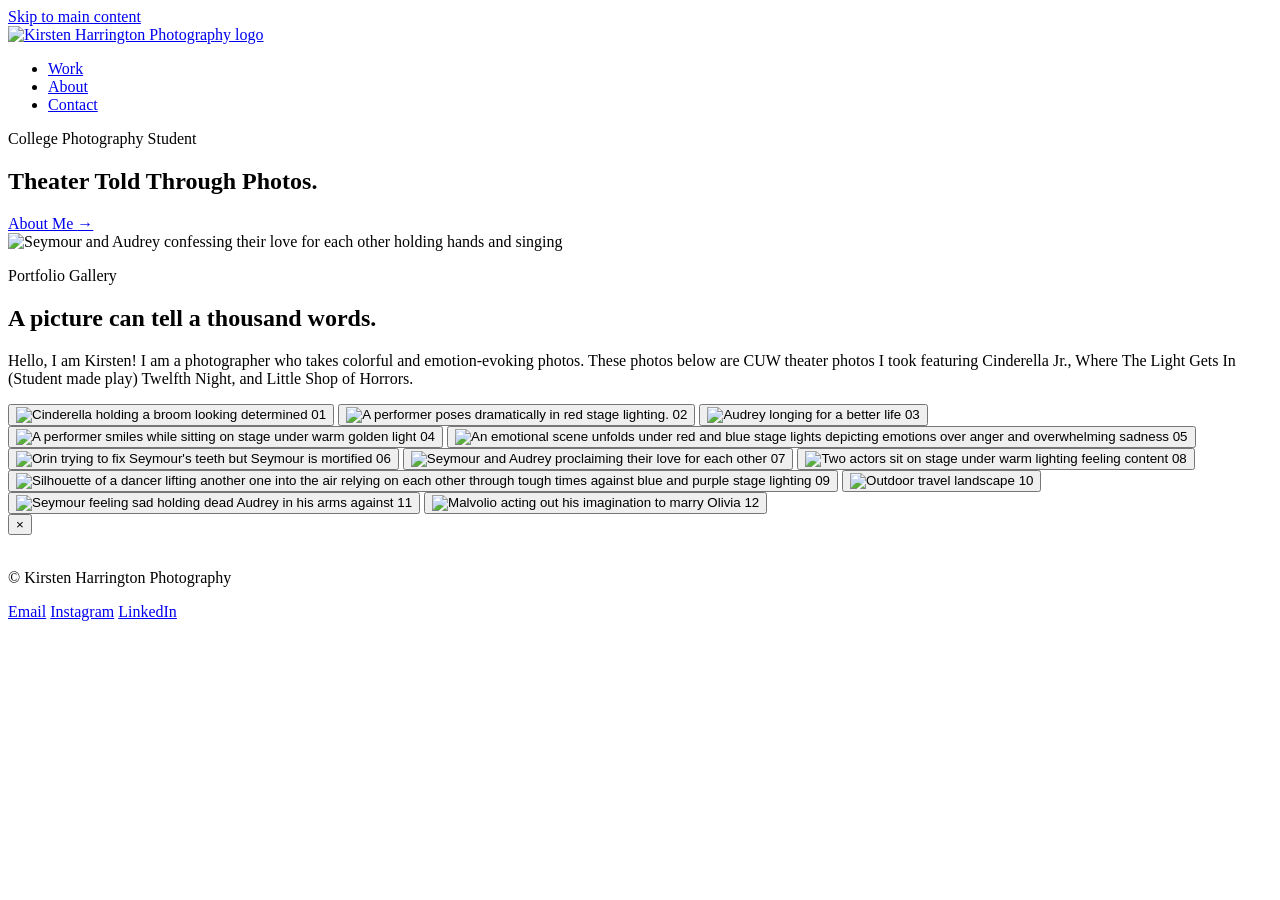
==== index.html @ 5ba66e86 "Add files via upload" ====
<!DOCTYPE html>
<html lang="en">
<head>
  <meta charset="UTF-8" />
  <meta name="viewport" content="width=device-width, initial-scale=1.0" />

  <meta
    name="Kirsten Harrington Photography | Portfolio"
    content="Kirsten Harrington Photography portfolio homepage features theater photos that captivate the actors' emotions through light and color."
  />

  <title> Kirsten Harrington Photography | Projects</title>
  <link rel="icon" type="image/png" href="images/Kirsten%20Harrington%20photography%20logo%20(Logo)%20-%202.PNG">
  <link rel="stylesheet" href="styles.css">
</head>
<body>
  <a class="skip-link" href="#main-content">Skip to main content</a>

  <header class="site-header">
    <nav class="navbar" aria-label="Main navigation">
  <a href="index.html" class="logo" aria-label="Kirsten Harrington Photography homepage">
  <img src="logoimages/Kirsten Harrington photography logo (Logo) copy.png" alt="Kirsten Harrington Photography logo" />
</a>

      <ul class="nav-menu" id="nav-menu">
        <li><a href="index.html" aria-current="page">Work</a></li>
        <li><a href="about.html">About</a></li>
        <li><a href="contact.html">Contact</a></li> 
      </ul>
    </nav>
  </header>

  <main id="main-content">
    <section class="hero split-hero" aria-labelledby="hero-title">
      <div class="hero-content">
        <p class="eyebrow">College Photography Student</p>

        <h1 id="hero-title">Theater Told Through Photos.</h1>

        <p class="hero-text">
         
        </p>
<a href="about.html" class="about-button">
  About Me
  <span aria-hidden="true">→</span>
</a>
  
      </div>

      <div class="hero-image-panel">
        <img
          src="homepageimages/IMG_0851.jpg"
          alt="Seymour and Audrey confessing their love for each other holding hands and singing"
        />
      </div>
    </section>

  

    <section class="section gallery-section" id="gallery" aria-labelledby="gallery-title">
      <div class="section-heading">
        <p class="eyebrow">Portfolio Gallery</p>
        <h2 id="gallery-title">A picture can tell a thousand words.</h2>
        <p>
         Hello, I am Kirsten! I am a photographer who takes colorful and emotion-evoking photos. These photos below are CUW theater photos I took featuring Cinderella Jr., Where The Light Gets In (Student made play) Twelfth Night, and Little Shop of Horrors. 
        </p>
      </div>

      <div class="gallery-grid">
        <button
          class="gallery-item"
          type="button"
          data-full="homepageimages/_DSC8602.jpg"
          data-caption="Cinderella holding a broom looking determined"
        >
          <img
            src="homepageimages/_DSC8602.jpg"
            alt="Cinderella holding a broom looking determined"
          />
          <span>01</span>
        </button>

        <button
          class="gallery-item"
          type="button"
          data-full="homepageimages/IMG_0417.jpg"
          data-caption="A performer poses dramatically in red stage lighting."
        >
          <img
            src="homepageimages/IMG_0417.jpg"
            alt="A performer poses dramatically in red stage lighting."
          />
          <span>02</span>
        </button>

        <button
          class="gallery-item"
          type="button"
          data-full="homepageimages/IMG_0611.jpg"
          data-caption="Audrey imagining a better life"
        >
          <img
            src="homepageimages/IMG_0611.jpg"
            alt="Audrey longing for a better life"
          />
          <span>03</span>
        </button>

        <button
          class="gallery-item"
          type="button"
          data-full="homepageimages/IMG_0681.jpg"
          data-caption="A performer smiles while sitting on stage under warm golden light"
        >
          <img
            src="homepageimages/IMG_0681.jpg"
            alt="A performer smiles while sitting on stage under warm golden light"
          />
          <span>04</span>
        </button>

        <button
          class="gallery-item"
          type="button"
          data-full="homepageimages/IMG_0767.jpg"
          data-caption="An emotional scene unfolds under red and blue stage lights depicting emotions over anger and overwhelming sadness"
        >
          <img
            src="homepageimages/IMG_0767.jpg"
            alt="An emotional scene unfolds under red and blue stage lights depicting emotions over anger and overwhelming sadness"
          />
          <span>05</span>
        </button>

        <button
          class="gallery-item"
          type="button"
          data-full="homepageimages/IMG_0768.jpg"
          data-caption="Orin trying to fix Seymour's teeth, but Seymour is mortified"
        >
          <img
            src="homepageimages/IMG_0768.jpg"
            alt="Orin trying to fix Seymour's teeth but Seymour is mortified"
          />
          <span>06</span>
        </button>

        <button
          class="gallery-item"
          type="button"
          data-full="homepageimages/IMG_0853.jpg"
          data-caption="Seymour and Audrey proclaiming their love for each other"
        >
          <img
            src="homepageimages/IMG_0853.jpg"
            alt="Seymour and Audrey proclaiming their love for each other"
          />
          <span>07</span>
        </button>

        <button
          class="gallery-item"
          type="button"
          data-full="homepageimages/IMG_0923.jpg"
          data-caption="Two actors sit on stage under warm lighting feeling content"
        >
          <img
            src="homepageimages/IMG_0923.jpg"
            alt="Two actors sit on stage under warm lighting feeling content"
          />
          <span>08</span>
        </button>

        <button
          class="gallery-item"
          type="button"
          data-full="homepageimages/IMG_0944.jpg"
          data-caption="Silhouette of a dancer lifting another one into the air relying on each other through tough times against blue and purple stage lighting"
        >
          <img
            src="homepageimages/IMG_0944.jpg"
            alt="Silhouette of a dancer lifting another one into the air relying on each other through tough times against blue and purple stage lighting"
          />
          <span>09</span>
        </button>

        <button
          class="gallery-item"
          type="button"
          data-full="homepageimages/IMG_1587.jpg"
          data-caption="Feste brings a dramatic scene to life "
        >
          <img
            src="homepageimages/IMG_1587.jpg"
            alt="Outdoor travel landscape"
          />
          <span>10</span>
        </button>

        <button
          class="gallery-item"
          type="button"
          data-full="homepageimages/IMG_1005.jpg"
          data-caption="Seymour feeling sad holding dead Audrey in his arms"
        >
          <img
            src="homepageimages/IMG_1005.jpg"
            alt="Seymour feeling sad holding dead Audrey in his arms against"
          />
          <span>11</span>
        </button>

        <button
          class="gallery-item"
          type="button"
          data-full="homepageimages/IMG_1953.jpg"
          data-caption="Malvolio acting out his imagination to marry Olivia"
        >
          <img
            src="homepageimages/IMG_1953.jpg"
            alt="Malvolio acting out his imagination to marry Olivia"
          />
          <span>12</span>
        </button>
      </div>
    </section>

  </main>

  <div
    class="lightbox"
    id="lightbox"
    role="dialog"
    aria-modal="true"
    aria-labelledby="lightbox-caption"
    aria-hidden="true"
  >
    <button class="lightbox-close" type="button" aria-label="Close image preview">
      &times;
    </button>

    <div class="lightbox-content">
      <img src="homepageimages/_DSC8602.jpg" alt="" id="lightbox-image" />
      <p id="lightbox-caption"></p>
    </div>
  </div>

  <footer class="site-footer">
  <p>
    &copy; <span id="current-year"></span> Kirsten Harrington Photography 
  </p>

    <div class="footer-links">
      <a href="mailto:kirstenharringtonphotography@gmail.com">Email</a>
      <a href="https://www.instagram.com/kirstenharringtonphotography/" aria-label="Instagram profile">Instagram</a>
      <a href="https://www.linkedin.com/in/kirsten-harrington-photography/?trk=public-profile-join-page" aria-label="LinkedIn profile">LinkedIn</a>
    </div>
  </footer>

  <script src="script.js"></script>
</body>
</html>
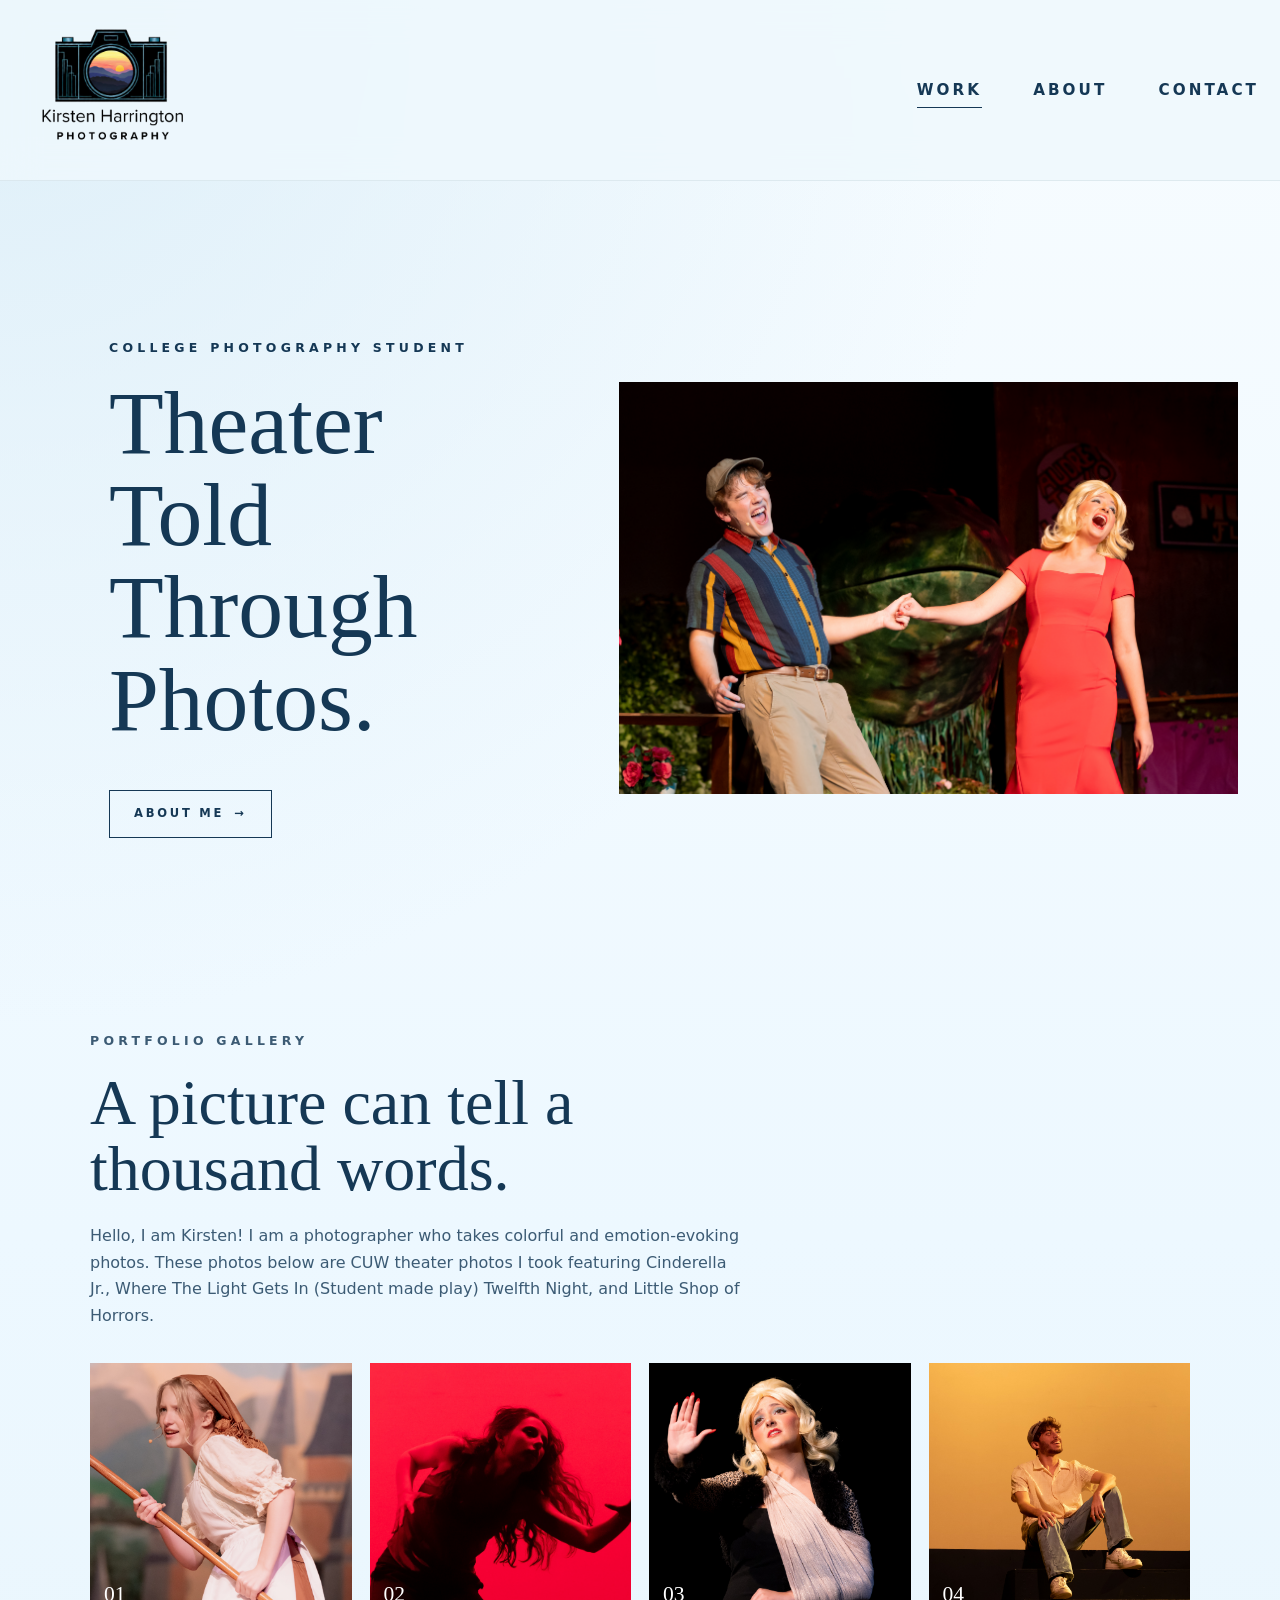
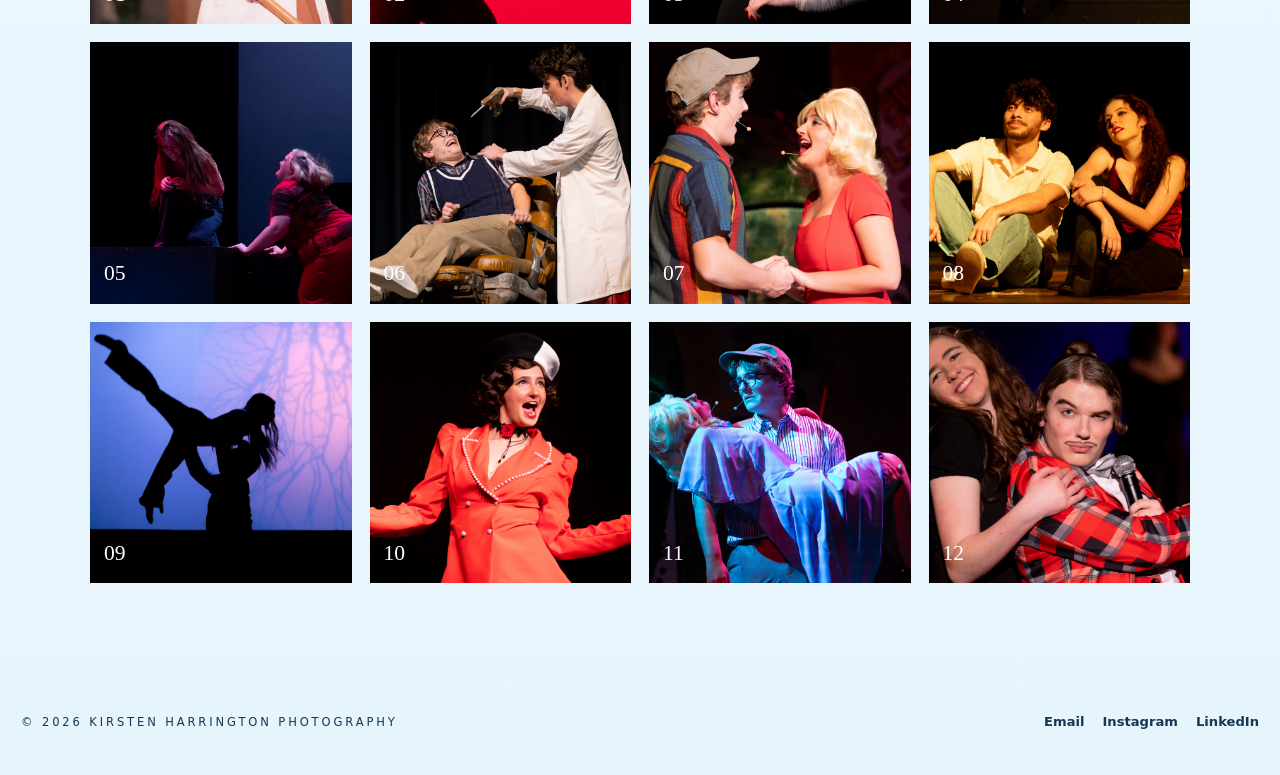
==== commit f58c7ea2: "Update favicon link path in index.html" ====
--- a/index.html
+++ b/index.html
@@ -10,7 +10,7 @@
   />
 
   <title> Kirsten Harrington Photography | Projects</title>
-  <link rel="icon" type="image/png" href="images/Kirsten%20Harrington%20photography%20logo%20(Logo)%20-%202.PNG">
+  <link rel="icon" type="image/png" href="logoimages/Kirsten%20Harrington%20photography%20logo%20(Logo)%20-%202.PNG">
   <link rel="stylesheet" href="styles.css">
 </head>
 <body>
--- a/styles.css
+++ b/styles.css
@@ -0,0 +1,1337 @@
+:root {
+  --ink: #153855;
+  --ink-deep: #0d2b43;
+  --blue: #446f8f;
+  --blue-soft: #dceef8;
+  --blue-pale: #eef8fd;
+  --sand: #f8f1e8;
+  --white: #ffffff;
+  --line: rgba(21, 56, 85, 0.22);
+
+  --shadow: 0 24px 70px rgba(21, 56, 85, 0.13);
+  --shadow-soft: 0 14px 34px rgba(21, 56, 85, 0.11);
+
+  --container: min(1100px, calc(100% - 42px));
+  --wide: min(1280px, calc(100% - 42px));
+
+  --serif: Georgia, "Times New Roman", serif;
+  --sans: Inter, ui-sans-serif, system-ui, -apple-system, BlinkMacSystemFont,
+    "Segoe UI", sans-serif;
+}
+
+*,
+*::before,
+*::after {
+  box-sizing: border-box;
+}
+
+html {
+  scroll-behavior: smooth;
+}
+
+body {
+  margin: 0;
+  color: var(--ink);
+  font-family: var(--sans);
+  line-height: 1.65;
+  background:
+    radial-gradient(circle at top left, rgba(220, 238, 248, 0.95), transparent 38%),
+    linear-gradient(180deg, #f7fcff 0%, #edf8ff 52%, #e6f4fb 100%);
+}
+
+img {
+  display: block;
+  max-width: 100%;
+}
+
+a {
+  color: inherit;
+}
+
+button,
+input,
+textarea {
+  font: inherit;
+}
+
+.skip-link {
+  position: absolute;
+  top: -100px;
+  left: 18px;
+  z-index: 200;
+  padding: 10px 14px;
+  color: var(--white);
+  background: var(--ink-deep);
+  border-radius: 999px;
+  text-decoration: none;
+}
+
+.skip-link:focus {
+  top: 18px;
+}
+
+.site-header {
+  position: sticky;
+  top: 0;
+  z-index: 100;
+  background: rgba(239, 248, 253, 0.84);
+  backdrop-filter: blur(18px);
+  border-bottom: 1px solid rgba(21, 56, 85, 0.08);
+}
+
+.navbar {
+  width: var(--wide);
+  min-height: 86px;
+  margin: 0 auto;
+  display: flex;
+  align-items: center;
+  justify-content: space-between;
+}
+
+.logo {
+  text-decoration: none;
+  text-transform: uppercase;
+  letter-spacing: 0.34em;
+  line-height: 1.1;
+}
+
+.logo span {
+  display: block;
+  font-family: var(--serif);
+  font-size: clamp(1rem, 2vw, 1.45rem);
+  font-weight: 400;
+}
+
+.logo small {
+  display: block;
+  margin-top: 8px;
+  font-size: 0.72rem;
+  letter-spacing: 0.36em;
+}
+
+.nav-menu {
+  display: flex;
+  gap: clamp(24px, 4vw, 52px);
+  align-items: center;
+  margin: 0;
+  padding: 0;
+  list-style: none;
+}
+
+.nav-menu a {
+  position: relative;
+  text-decoration: none;
+  text-transform: uppercase;
+  letter-spacing: 0.28em;
+  font-size: 0.75rem;
+  font-weight: 700;
+}
+
+.nav-menu a::after {
+  content: "";
+  position: absolute;
+  left: 0;
+  bottom: -9px;
+  width: 0;
+  height: 1px;
+  background: var(--ink);
+  transition: width 0.25s ease;
+}
+
+.nav-menu a:hover::after,
+.nav-menu a:focus-visible::after,
+.nav-menu a[aria-current="page"]::after {
+  width: 100%;
+}
+
+.nav-toggle {
+  display: none;
+  width: 46px;
+  height: 46px;
+  border: 1px solid var(--line);
+  border-radius: 999px;
+  background: transparent;
+  cursor: pointer;
+}
+
+.nav-toggle span {
+  display: block;
+  width: 19px;
+  height: 2px;
+  margin: 4px auto;
+  background: var(--ink);
+  transition: transform 0.25s ease, opacity 0.25s ease;
+}
+
+.section {
+  width: var(--container);
+  margin: 0 auto;
+  padding: 86px 0;
+}
+
+.split-hero {
+  width: var(--wide);
+  min-height: calc(100vh - 86px);
+  display: grid;
+  grid-template-columns: 1fr 1fr;
+  align-items: center;
+  gap: 0;
+  padding: 0;
+}
+
+.hero-content {
+  padding: 72px 56px 72px 10px;
+  justify-self: end;
+  max-width: 520px;
+}
+
+
+.hero-image-panel {
+  height: calc(100vh - 86px);
+  min-height: 520px;
+  overflow: hidden;
+}
+
+.hero-image-panel img {
+  width: 100%;
+  height: 100%;
+  object-fit: cover;
+}
+
+.eyebrow {
+  margin: 0 0 18px;
+  color: var(--ink);
+  text-transform: uppercase;
+  letter-spacing: 0.34em;
+  font-size: 0.78rem;
+  font-weight: 700;
+}
+
+h1,
+h2,
+h3,
+p {
+  margin-top: 0;
+}
+
+h1,
+h2,
+h3 {
+  font-family: var(--serif);
+  font-weight: 400;
+  line-height: 1.03;
+}
+
+h1 {
+  max-width: 520px;
+  margin-bottom: 24px;
+  font-size: clamp(3.1rem, 7vw, 5.65rem);
+}
+
+h2 {
+  margin-bottom: 22px;
+  font-size: clamp(2.3rem, 5vw, 4.25rem);
+}
+
+h3 {
+  margin-bottom: 12px;
+  font-size: 1.55rem;
+}
+
+.hero-text,
+.section-heading p,
+.project-card p,
+.about-preview-content p,
+.story-copy p,
+.value-card p {
+  color: rgba(21, 56, 85, 0.82);
+}
+
+.hero-text {
+  max-width: 440px;
+  margin-bottom: 34px;
+  font-size: 1.02rem;
+}
+
+.button {
+  display: inline-flex;
+  align-items: center;
+  justify-content: center;
+  gap: 12px;
+  min-height: 52px;
+  padding: 0 28px;
+  text-decoration: none;
+  text-transform: uppercase;
+  letter-spacing: 0.24em;
+  font-size: 0.72rem;
+  font-weight: 800;
+  cursor: pointer;
+  transition:
+    transform 0.2s ease,
+    background 0.2s ease,
+    color 0.2s ease,
+    box-shadow 0.2s ease;
+}
+
+.button:hover {
+  transform: translateY(-2px);
+}
+
+.outline-button {
+  border: 1px solid var(--ink);
+  color: var(--ink);
+  background: transparent;
+}
+
+.outline-button:hover {
+  color: var(--white);
+  background: var(--ink);
+}
+
+.filled-button {
+  color: var(--white);
+  background: var(--blue);
+  border: 1px solid var(--blue);
+  box-shadow: 0 14px 30px rgba(21, 56, 85, 0.16);
+}
+
+.filled-button:hover {
+  background: var(--ink);
+  border-color: var(--ink);
+}
+
+.center-heading {
+  text-align: center;
+  margin-bottom: 34px;
+}
+
+.center-heading .eyebrow {
+  display: inline-block;
+  margin-inline: 24px;
+}
+
+.heading-line {
+  display: inline-block;
+  width: 48px;
+  height: 1px;
+  vertical-align: middle;
+  background: rgba(21, 56, 85, 0.42);
+}
+
+.center-heading h2 {
+  margin-top: 0;
+}
+
+.project-grid {
+  display: grid;
+  grid-template-columns: repeat(3, 1fr);
+  gap: 42px;
+}
+
+.project-card img {
+  width: 100%;
+  aspect-ratio: 1.22 / 1;
+  object-fit: cover;
+  margin-bottom: 20px;
+  box-shadow: var(--shadow-soft);
+}
+
+.project-card p {
+  max-width: 290px;
+}
+
+.project-card a,
+.text-link {
+  display: inline-flex;
+  align-items: center;
+  gap: 10px;
+  margin-top: 4px;
+  color: var(--ink);
+  text-decoration: none;
+  text-transform: uppercase;
+  letter-spacing: 0.25em;
+  font-size: 0.72rem;
+  font-weight: 800;
+}
+
+.project-card a:hover,
+.text-link:hover {
+  color: var(--blue);
+}
+
+.section-heading {
+  max-width: 660px;
+  margin-bottom: 34px;
+}
+
+.gallery-section {
+  padding-top: 36px;
+}
+
+.gallery-grid {
+  display: grid;
+  grid-template-columns: repeat(4, 1fr);
+  gap: 18px;
+}
+
+.gallery-item {
+  position: relative;
+  overflow: hidden;
+  display: block;
+  padding: 0;
+  border: 0;
+  background: transparent;
+  cursor: pointer;
+  aspect-ratio: 1 / 1;
+}
+
+.gallery-item img {
+  width: 100%;
+  height: 100%;
+  object-fit: cover;
+  transition:
+    transform 0.35s ease,
+    filter 0.35s ease;
+}
+
+.gallery-item span {
+  position: absolute;
+  left: 14px;
+  bottom: 12px;
+  z-index: 2;
+  color: var(--white);
+  font-family: var(--serif);
+  font-size: 1.35rem;
+  text-shadow: 0 2px 12px rgba(0, 0, 0, 0.45);
+}
+
+.gallery-item::after {
+  content: "View";
+  position: absolute;
+  inset: 0;
+  display: grid;
+  place-items: center;
+  color: var(--white);
+  background: rgba(13, 43, 67, 0.36);
+  opacity: 0;
+  text-transform: uppercase;
+  letter-spacing: 0.26em;
+  font-size: 0.78rem;
+  font-weight: 800;
+  transition: opacity 0.25s ease;
+}
+
+.gallery-item:hover img,
+.gallery-item:focus-visible img {
+  transform: scale(1.06);
+  filter: saturate(1.05);
+}
+
+.gallery-item:hover::after,
+.gallery-item:focus-visible::after {
+  opacity: 1;
+}
+
+.about-preview {
+  display: grid;
+  grid-template-columns: 1.05fr 1fr;
+  gap: 76px;
+  align-items: center;
+}
+
+.about-preview-image img {
+  width: 100%;
+  height: 360px;
+  object-fit: cover;
+  box-shadow: var(--shadow-soft);
+}
+
+.about-preview-content {
+  max-width: 500px;
+}
+
+.signature {
+  margin: 20px 0 18px;
+  color: var(--ink) !important;
+  font-family: "Brush Script MT", "Segoe Script", cursive;
+  font-size: 2rem;
+  line-height: 1;
+}
+
+.contact-band {
+  padding: 54px 20px 64px;
+  text-align: center;
+  background: rgba(220, 238, 248, 0.74);
+  border-top: 1px solid rgba(21, 56, 85, 0.08);
+  border-bottom: 1px solid rgba(21, 56, 85, 0.08);
+}
+
+.contact-band h2 {
+  margin-bottom: 24px;
+  font-size: clamp(2rem, 4vw, 3rem);
+}
+
+.site-footer {
+  width: var(--wide);
+  margin: 0 auto;
+  padding: 42px 0;
+  display: flex;
+  align-items: center;
+  justify-content: space-between;
+  gap: 24px;
+}
+
+.site-footer p {
+  margin: 0;
+  text-transform: uppercase;
+  letter-spacing: 0.25em;
+  font-size: 0.72rem;
+}
+
+.footer-links {
+  display: flex;
+  flex-wrap: wrap;
+  gap: 18px;
+}
+
+.footer-links a {
+  text-decoration: none;
+  font-size: 0.82rem;
+  font-weight: 700;
+}
+
+.footer-links a:hover {
+  color: var(--blue);
+}
+
+.lightbox {
+  position: fixed;
+  inset: 0;
+  z-index: 300;
+  display: none;
+  place-items: center;
+  padding: 28px;
+  background: rgba(9, 30, 48, 0.82);
+}
+
+.lightbox.is-open {
+  display: grid;
+}
+
+.lightbox-content {
+  max-width: min(980px, 100%);
+  text-align: center;
+}
+
+.lightbox-content img {
+  max-height: 78vh;
+  width: auto;
+  margin: 0 auto;
+  object-fit: contain;
+  box-shadow: 0 24px 70px rgba(0, 0, 0, 0.35);
+}
+
+.lightbox-content p {
+  margin: 16px 0 0;
+  color: var(--white);
+}
+
+.lightbox-close {
+  position: absolute;
+  top: 24px;
+  right: 28px;
+  width: 48px;
+  height: 48px;
+  border: 1px solid rgba(255, 255, 255, 0.62);
+  border-radius: 999px;
+  color: var(--white);
+  background: transparent;
+  font-size: 2rem;
+  line-height: 1;
+  cursor: pointer;
+}
+
+.about-hero {
+  display: grid;
+  grid-template-columns: 0.9fr 1fr;
+  gap: 70px;
+  align-items: center;
+}
+
+.about-hero-content p {
+  max-width: 570px;
+  color: rgba(21, 56, 85, 0.82);
+}
+
+.about-hero-image img {
+  width: 100%;
+  height: 620px;
+  object-fit: cover;
+  box-shadow: var(--shadow);
+}
+
+.story-section {
+  display: grid;
+  grid-template-columns: 0.8fr 1fr;
+  gap: 64px;
+  border-top: 1px solid rgba(21, 56, 85, 0.12);
+  border-bottom: 1px solid rgba(21, 56, 85, 0.12);
+}
+
+.story-copy {
+  max-width: 680px;
+}
+
+.values-grid {
+  display: grid;
+  grid-template-columns: repeat(3, 1fr);
+  gap: 26px;
+}
+
+.value-card {
+  min-height: 260px;
+  padding: 28px;
+  background: rgba(255, 255, 255, 0.46);
+  border: 1px solid rgba(21, 56, 85, 0.11);
+  box-shadow: var(--shadow-soft);
+}
+
+.value-card span {
+  display: block;
+  margin-bottom: 44px;
+  color: var(--blue);
+  font-family: var(--serif);
+  font-size: 2rem;
+}
+
+:focus-visible {
+  outline: 3px solid rgba(68, 111, 143, 0.55);
+  outline-offset: 4px;
+}
+
+@media (max-width: 950px) {
+  .nav-toggle {
+    display: block;
+  }
+
+  .nav-menu {
+    position: absolute;
+    top: 86px;
+    left: 21px;
+    right: 21px;
+    display: grid;
+    gap: 0;
+    padding: 12px;
+    background: rgba(239, 248, 253, 0.98);
+    border: 1px solid rgba(21, 56, 85, 0.14);
+    box-shadow: var(--shadow-soft);
+    opacity: 0;
+    pointer-events: none;
+    transform: translateY(-14px);
+    transition: opacity 0.2s ease, transform 0.2s ease;
+  }
+
+  .nav-menu.is-open {
+    opacity: 1;
+    pointer-events: auto;
+    transform: translateY(0);
+  }
+
+  .nav-menu a {
+    display: block;
+    padding: 14px;
+  }
+
+  .nav-toggle.is-open span:nth-child(1) {
+    transform: translateY(6px) rotate(45deg);
+  }
+
+  .nav-toggle.is-open span:nth-child(2) {
+    opacity: 0;
+  }
+
+  .nav-toggle.is-open span:nth-child(3) {
+    transform: translateY(-6px) rotate(-45deg);
+  }
+
+  .split-hero,
+  .about-preview,
+  .about-hero,
+  .story-section {
+    grid-template-columns: 1fr;
+  }
+
+  .split-hero {
+    width: 100%;
+    min-height: auto;
+  }
+
+  .hero-content {
+    width: var(--container);
+    margin: 0 auto;
+    padding: 70px 0;
+  }
+
+  .hero-image-panel {
+    height: 460px;
+    min-height: auto;
+  }
+
+  .project-grid,
+  .values-grid {
+    grid-template-columns: 1fr;
+  }
+
+  .project-card p {
+    max-width: none;
+  }
+
+  .gallery-grid {
+    grid-template-columns: repeat(3, 1fr);
+  }
+
+  .about-preview {
+    gap: 36px;
+  }
+
+  .about-preview-content {
+    max-width: none;
+  }
+
+  .about-hero-image img {
+    height: 460px;
+  }
+}
+
+@media (max-width: 640px) {
+  :root {
+    --container: min(100% - 30px, 1100px);
+    --wide: min(100% - 30px, 1280px);
+  }
+
+  .navbar {
+    min-height: 76px;
+  }
+
+  .logo {
+    letter-spacing: 0.2em;
+  }
+
+  .logo small {
+    letter-spacing: 0.24em;
+  }
+
+  .nav-menu {
+    top: 76px;
+  }
+
+  .section {
+    padding: 64px 0;
+  }
+
+  h1 {
+    font-size: clamp(3rem, 16vw, 4.4rem);
+  }
+
+  .hero-image-panel {
+    height: 340px;
+  }
+
+  .center-heading .eyebrow {
+    margin-inline: 10px;
+  }
+
+  .heading-line {
+    width: 28px;
+  }
+
+  .gallery-grid {
+    grid-template-columns: repeat(2, 1fr);
+    gap: 12px;
+  }
+
+  .about-preview-image img,
+  .about-hero-image img {
+    height: 320px;
+  }
+
+  .site-footer {
+    flex-direction: column;
+    align-items: flex-start;
+  }
+
+  .lightbox {
+    padding: 18px;
+  }
+
+  .lightbox-close {
+    top: 16px;
+    right: 16px;
+  }
+}
+
+@media (prefers-reduced-motion: reduce) {
+  *,
+  *::before,
+  *::after {
+    scroll-behavior: auto !important;
+    transition: none !important;
+  }
+}
+.about-button {
+  display: inline-flex;
+  align-items: center;
+  justify-content: center;
+  gap: 10px;
+  margin-top: 10px;
+  min-height: 48px;
+  padding: 0 24px;
+  border: 1px solid #153855;
+  color: #153855;
+  background: transparent;
+  text-decoration: none;
+  text-transform: uppercase;
+  letter-spacing: 0.24em;
+  font-size: 0.72rem;
+  font-weight: 800;
+  transition:
+    background 0.2s ease,
+    color 0.2s ease,
+    transform 0.2s ease;
+}
+
+.about-button:hover {
+  background: #153855;
+  color: #ffffff;
+  transform: translateY(-2px);
+}
+
+.about-button:focus-visible {
+  outline: 3px solid rgba(68, 111, 143, 0.55);
+  outline-offset: 4px;
+}
+.contact-page {
+  display: grid;
+  grid-template-columns: 0.9fr 1.1fr;
+  gap: 72px;
+  align-items: start;
+  padding-top: 86px;
+}
+
+.contact-page-copy {
+  max-width: 520px;
+}
+
+.contact-page-copy h1 {
+  margin-bottom: 24px;
+  font-size: clamp(3rem, 6vw, 5.35rem);
+}
+
+.contact-page-copy > p {
+  color: rgba(21, 56, 85, 0.82);
+  font-size: 1.04rem;
+}
+
+.contact-details {
+  display: grid;
+  gap: 22px;
+  margin-top: 38px;
+  padding-top: 32px;
+  border-top: 1px solid rgba(21, 56, 85, 0.16);
+}
+
+.contact-details div {
+  display: grid;
+  gap: 4px;
+}
+
+.contact-details span {
+  color: var(--ink);
+  text-transform: uppercase;
+  letter-spacing: 0.28em;
+  font-size: 0.72rem;
+  font-weight: 800;
+}
+
+.contact-details a,
+.contact-details p {
+  margin: 0;
+  color: rgba(21, 56, 85, 0.82);
+}
+
+.contact-details a {
+  text-decoration: none;
+  border-bottom: 1px solid transparent;
+  width: fit-content;
+}
+
+.contact-details a:hover {
+  color: var(--blue);
+  border-bottom-color: var(--blue);
+}
+
+.contact-page-form {
+  padding: clamp(26px, 4vw, 46px);
+  background: rgba(255, 255, 255, 0.5);
+  border: 1px solid rgba(21, 56, 85, 0.12);
+  box-shadow: var(--shadow-soft);
+}
+
+.form-row {
+  display: grid;
+  gap: 8px;
+  margin-bottom: 20px;
+}
+
+.form-row label {
+  color: var(--ink);
+  text-transform: uppercase;
+  letter-spacing: 0.22em;
+  font-size: 0.72rem;
+  font-weight: 800;
+}
+
+.form-row input,
+.form-row textarea,
+.form-row select {
+  width: 100%;
+  border: 1px solid rgba(21, 56, 85, 0.22);
+  background: rgba(255, 255, 255, 0.78);
+  color: var(--ink);
+  padding: 14px 15px;
+  border-radius: 0;
+  outline: none;
+}
+
+.form-row textarea {
+  resize: vertical;
+}
+
+.form-row input:focus,
+.form-row textarea:focus,
+.form-row select:focus {
+  border-color: var(--blue);
+  box-shadow: 0 0 0 3px rgba(68, 111, 143, 0.16);
+}
+
+.form-status {
+  min-height: 24px;
+  margin: 16px 0 0;
+  color: var(--ink);
+  font-weight: 700;
+}
+
+.contact-image-band {
+  width: var(--wide);
+  margin: 0 auto 72px;
+}
+
+.contact-image-band img {
+  width: 100%;
+  height: 380px;
+  object-fit: cover;
+  box-shadow: var(--shadow-soft);
+}
+
+@media (max-width: 950px) {
+  .contact-page {
+    grid-template-columns: 1fr;
+    gap: 42px;
+    padding-top: 64px;
+  }
+
+  .contact-page-copy {
+    max-width: 680px;
+  }
+
+  .contact-image-band img {
+    height: 320px;
+  }
+}
+
+@media (max-width: 640px) {
+  .contact-page {
+    padding-top: 54px;
+  }
+
+  .contact-page-form {
+    padding: 24px;
+  }
+
+  .contact-image-band {
+    margin-bottom: 54px;
+  }
+
+  .contact-image-band img {
+    height: 240px;
+  }
+}
+.contact-simple {
+  display: grid;
+  grid-template-columns: 1fr 1fr;
+  gap: 64px;
+  align-items: center;
+  min-height: calc(100vh - 86px);
+}
+
+.contact-simple-image img {
+  width: 100%;
+  height: 620px;
+  object-fit: cover;
+  box-shadow: var(--shadow-soft);
+}
+
+.contact-simple-content {
+  max-width: 520px;
+}
+
+.contact-simple-content h1 {
+  margin-bottom: 24px;
+  font-size: clamp(3rem, 6vw, 5rem);
+}
+
+.contact-simple-content p:not(.eyebrow) {
+  color: rgba(21, 56, 85, 0.82);
+  font-size: 1.04rem;
+  margin-bottom: 28px;
+}
+
+.contact-email-link {
+  display: inline-block;
+  color: var(--ink);
+  text-decoration: none;
+  text-transform: uppercase;
+  letter-spacing: 0.18em;
+  font-size: 0.82rem;
+  font-weight: 800;
+  padding-bottom: 6px;
+  border-bottom: 1px solid rgba(21, 56, 85, 0.3);
+  transition: color 0.2s ease, border-color 0.2s ease;
+}
+
+.contact-email-link:hover {
+  color: var(--blue);
+  border-bottom-color: var(--blue);
+}
+
+.contact-email-link:focus-visible {
+  outline: 3px solid rgba(68, 111, 143, 0.55);
+  outline-offset: 4px;
+}
+
+@media (max-width: 950px) {
+  .navbar {
+    flex-direction: column;
+    align-items: flex-start;
+    justify-content: center;
+    padding: 20px 0;
+    gap: 14px;
+  }
+
+  .nav-menu {
+    display: flex;
+    flex-wrap: wrap;
+    gap: 18px;
+  }
+
+  .contact-simple {
+    grid-template-columns: 1fr;
+    gap: 36px;
+    min-height: auto;
+  }
+
+  .contact-simple-image img {
+    height: 420px;
+  }
+
+  .contact-simple-content {
+    max-width: none;
+  }
+}
+
+@media (max-width: 640px) {
+  .contact-simple-image img {
+    height: 300px;
+  }
+
+  .contact-simple-content h1 {
+    font-size: clamp(2.7rem, 12vw, 4rem);
+  }
+}
+
+.contact-hero-page {
+  display: grid;
+  grid-template-columns: 1fr 1fr;
+  gap: 64px;
+  align-items: center;
+  min-height: calc(100vh - 86px);
+}
+
+.contact-hero-image img {
+  width: 100%;
+  height: 620px;
+  object-fit: cover;
+  box-shadow: var(--shadow-soft);
+}
+
+.contact-hero-content {
+  max-width: 540px;
+}
+
+.contact-hero-content h1 {
+  margin-bottom: 24px;
+  font-size: clamp(3rem, 6vw, 5.1rem);
+  line-height: 0.98;
+}
+
+.contact-hero-content p:not(.eyebrow) {
+  margin-bottom: 32px;
+  color: rgba(21, 56, 85, 0.82);
+  font-size: 1.04rem;
+}
+
+.contact-email-large {
+  display: inline-block;
+  color: var(--ink);
+  text-decoration: none;
+  text-transform: uppercase;
+  letter-spacing: 0.18em;
+  font-size: 0.82rem;
+  font-weight: 800;
+  padding-bottom: 8px;
+  border-bottom: 1px solid rgba(21, 56, 85, 0.35);
+  transition:
+    color 0.2s ease,
+    border-color 0.2s ease,
+    transform 0.2s ease;
+}
+
+.contact-email-large:hover {
+  color: var(--blue);
+  border-bottom-color: var(--blue);
+  transform: translateY(-2px);
+}
+
+.contact-email-large:focus-visible {
+  outline: 3px solid rgba(68, 111, 143, 0.55);
+  outline-offset: 4px;
+}
+
+/* Responsive navigation and contact page */
+
+@media (max-width: 950px) {
+  .navbar {
+    flex-direction: column;
+    align-items: flex-start;
+    justify-content: center;
+    gap: 16px;
+    padding: 20px 0;
+  }
+
+  .nav-menu {
+    display: flex;
+    flex-wrap: wrap;
+    gap: 18px;
+    align-items: center;
+    margin: 0;
+    padding: 0;
+    position: static;
+    opacity: 1;
+    pointer-events: auto;
+    transform: none;
+    background: transparent;
+    box-shadow: none;
+  }
+
+  .contact-hero-page {
+    grid-template-columns: 1fr;
+    gap: 38px;
+    min-height: auto;
+    padding-top: 58px;
+  }
+
+  .contact-hero-image {
+    order: 1;
+  }
+
+  .contact-hero-content {
+    order: 2;
+    max-width: 680px;
+  }
+
+  .contact-hero-image img {
+    height: 430px;
+  }
+}
+
+@media (max-width: 640px) {
+  .navbar {
+    align-items: center;
+    text-align: center;
+  }
+
+  .logo {
+    text-align: center;
+  }
+
+  .nav-menu {
+    justify-content: center;
+    width: 100%;
+    gap: 16px;
+  }
+
+  .nav-menu a {
+    font-size: 0.68rem;
+    letter-spacing: 0.22em;
+  }
+
+  .contact-hero-page {
+    padding-top: 44px;
+  }
+
+  .contact-hero-image img {
+    height: 300px;
+  }
+
+  .contact-hero-content h1 {
+    font-size: clamp(2.7rem, 12vw, 4rem);
+  }
+
+  .contact-email-large {
+    font-size: 0.74rem;
+    letter-spacing: 0.14em;
+    word-break: break-word;
+  }
+}
+
+@media (max-width: 950px) {
+  .navbar {
+    width: var(--wide);
+    min-height: auto;
+    flex-direction: column;
+    align-items: center;
+    justify-content: center;
+    gap: 16px;
+    padding: 22px 0;
+    text-align: center;
+  }
+
+  .logo {
+    text-align: center;
+  }
+
+  .nav-menu {
+    position: static;
+    display: flex;
+    flex-wrap: wrap;
+    justify-content: center;
+    align-items: center;
+    gap: 22px;
+    width: 100%;
+    margin: 0;
+    padding: 0;
+    background: transparent;
+    box-shadow: none;
+    border: 0;
+    opacity: 1;
+    pointer-events: auto;
+    transform: none;
+    list-style: none;
+  }
+
+  .nav-menu a {
+    display: inline-block;
+    padding: 0;
+  }
+}
+
+@media (max-width: 640px) {
+  .navbar {
+    gap: 14px;
+    padding: 20px 0;
+  }
+
+  .logo {
+    letter-spacing: 0.22em;
+  }
+
+  .logo span {
+    font-size: 1rem;
+  }
+
+  .logo small {
+    font-size: 0.68rem;
+    letter-spacing: 0.24em;
+  }
+
+  .nav-menu {
+    gap: 18px;
+  }
+
+  .nav-menu a {
+    font-size: 0.68rem;
+    letter-spacing: 0.2em;
+  }
+}
+
+@media (max-width: 420px) {
+  .nav-menu {
+    flex-direction: column;
+    gap: 10px;
+  }
+}
+
+.hero-image-panel {
+  width: 100%;
+  height: 520px;
+  overflow: hidden;
+}
+
+.hero-image-panel img {
+  width: 100%;
+  height: 100%;
+  object-fit: contain;
+  object-position: center;
+  display: block;
+}
+.logo img {
+  width: 180px;
+  height: auto;
+  display: block;
+}
+@media (max-width: 640px) {
+  .navbar {
+    min-height: auto;
+    padding: 16px 0;
+    gap: 12px;
+  }
+
+  .logo img {
+    width: 90px;
+    height: auto;
+  }
+
+  .nav-menu {
+    gap: 14px;
+  }
+
+  .nav-menu a {
+    font-size: 0.62rem;
+    letter-spacing: 0.16em;
+  }
+}
+.nav-menu a {
+  font-size: 0.95rem;
+  letter-spacing: 0.2em;
+}
+
+@media (max-width: 640px) {
+  .nav-menu a {
+    font-size: 0.75rem;
+    letter-spacing: 0.14em;
+  }
+
+  .nav-menu {
+    gap: 14px;
+  }
+}
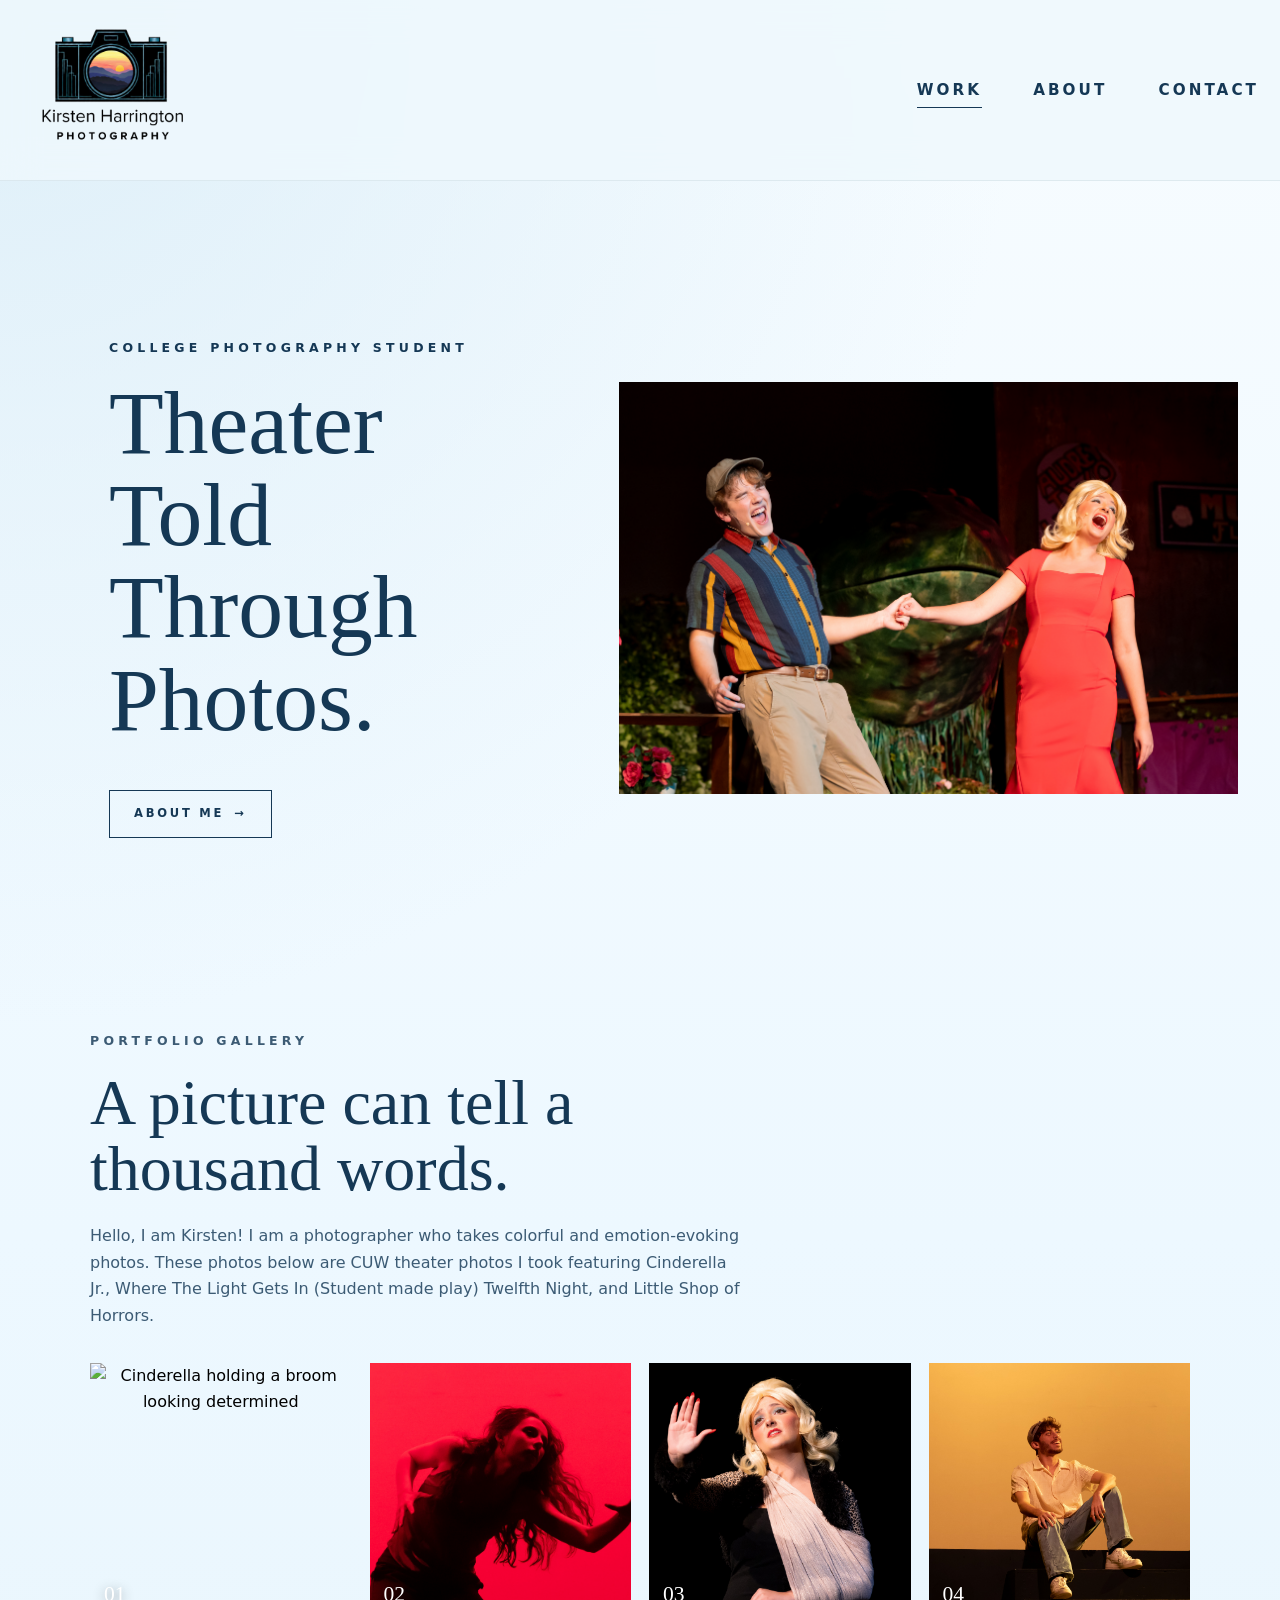
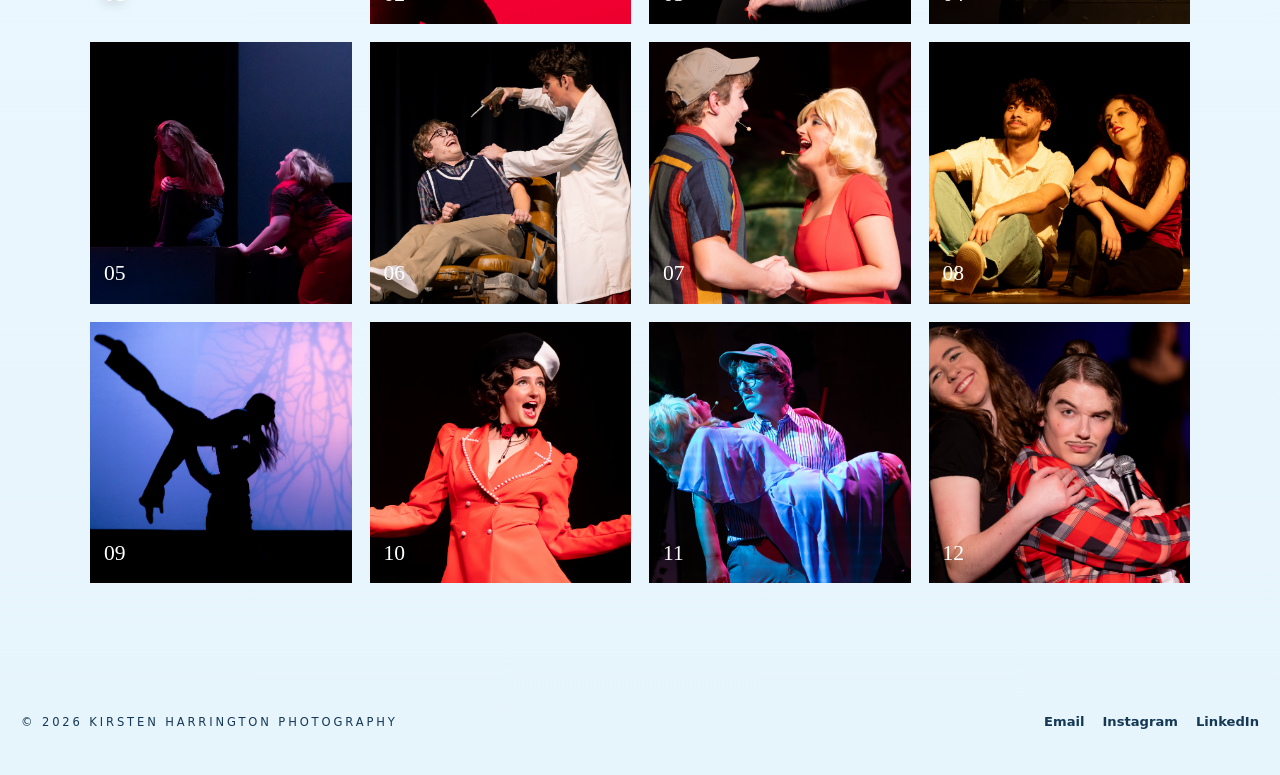
==== commit aed06b73: "Update index.html" ====
--- a/index.html
+++ b/index.html
@@ -70,11 +70,11 @@
         <button
           class="gallery-item"
           type="button"
-          data-full="homepageimages/_DSC8602.jpg"
+          data-full="homepageimages/DSC8602.jpg"
           data-caption="Cinderella holding a broom looking determined"
         >
           <img
-            src="homepageimages/_DSC8602.jpg"
+            src="homepageimages/DSC8602.jpg"
             alt="Cinderella holding a broom looking determined"
           />
           <span>01</span>
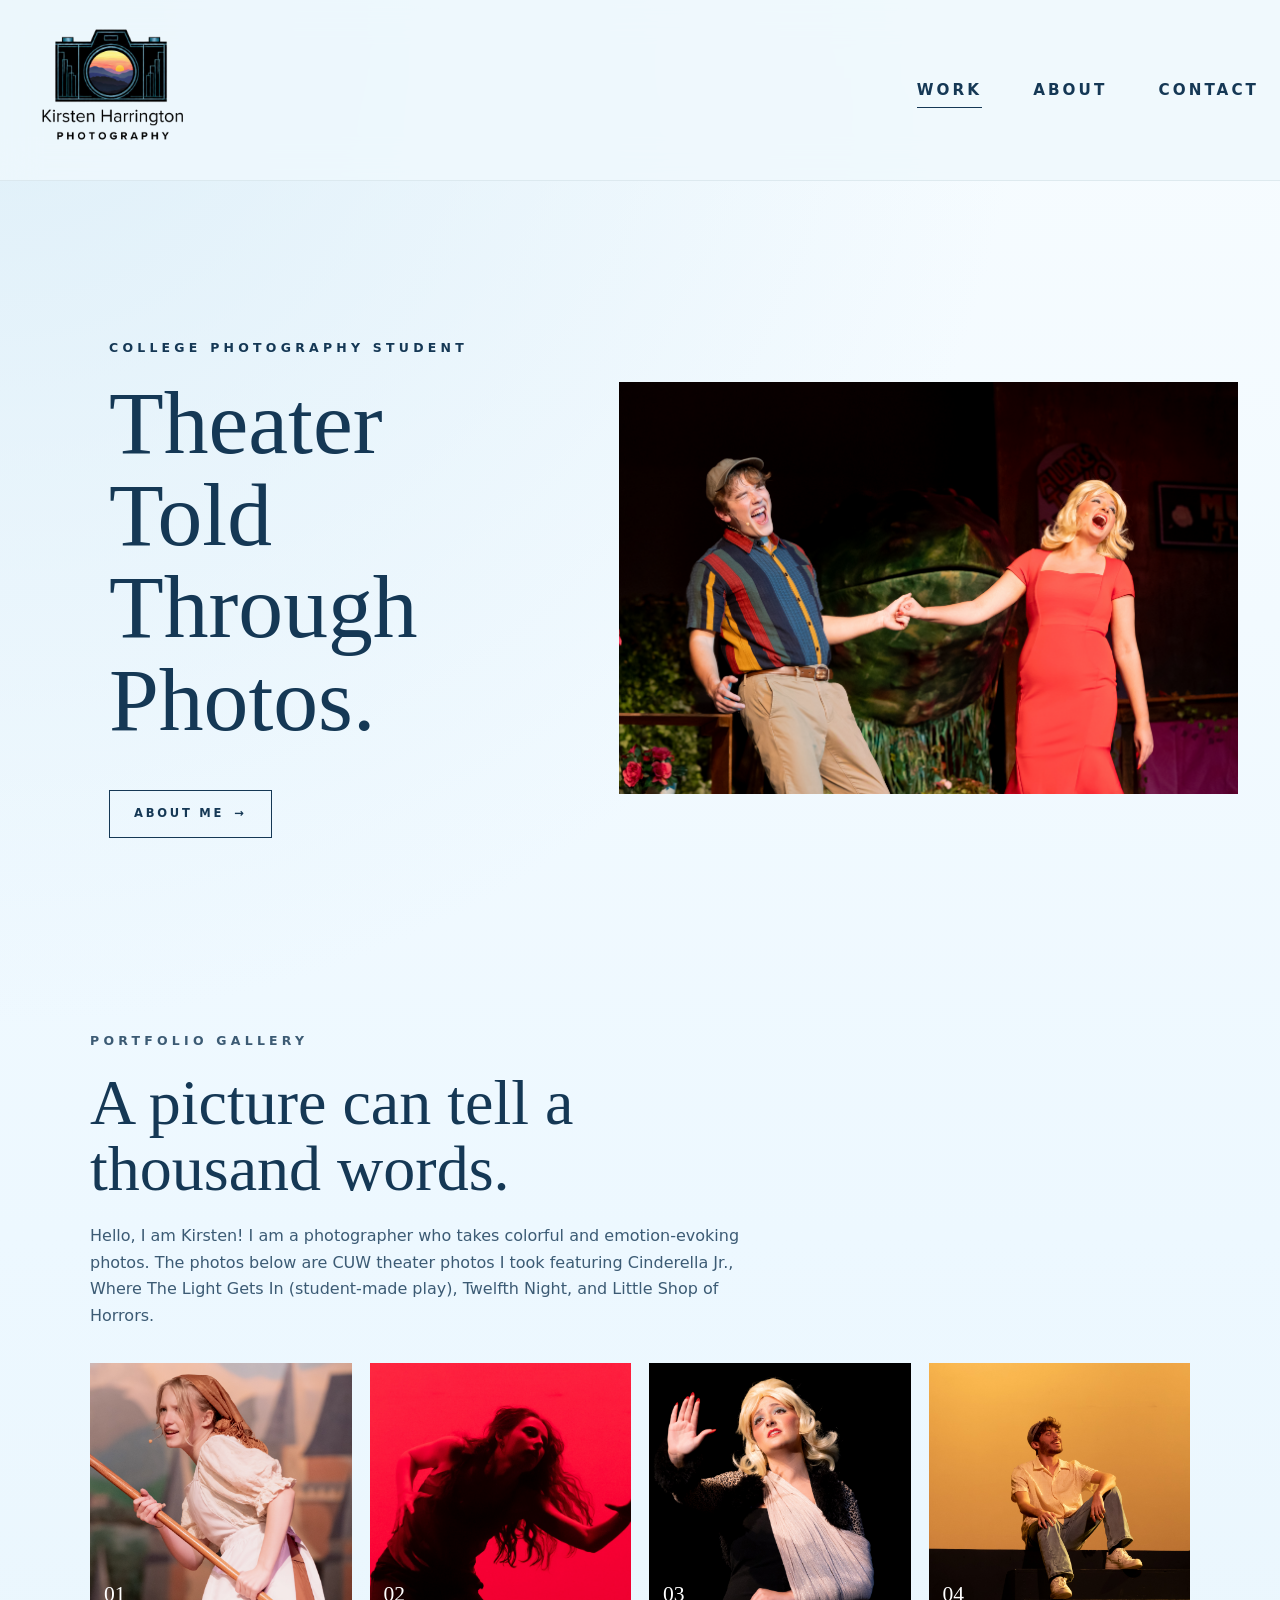
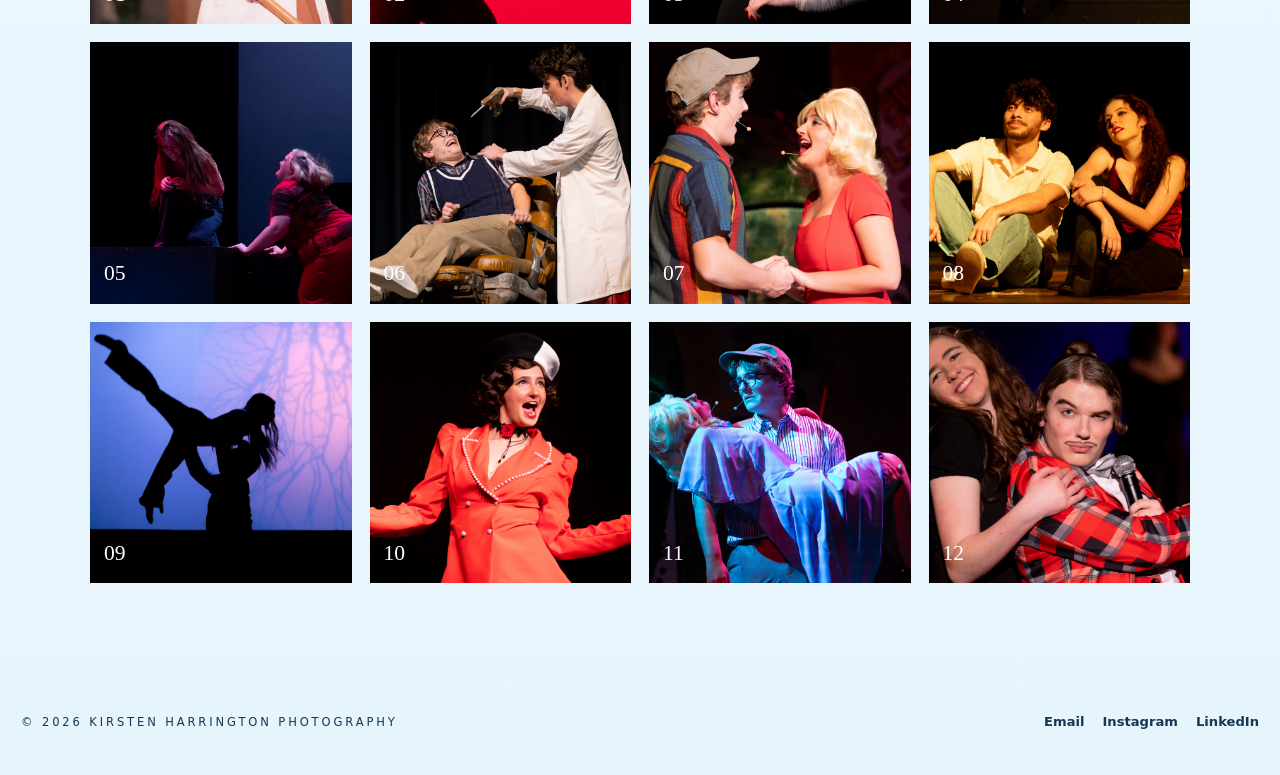
==== commit 2f40f70a: "Fix grammar and capitalization in introduction text" ====
--- a/index.html
+++ b/index.html
@@ -62,7 +62,7 @@
         <p class="eyebrow">Portfolio Gallery</p>
         <h2 id="gallery-title">A picture can tell a thousand words.</h2>
         <p>
-         Hello, I am Kirsten! I am a photographer who takes colorful and emotion-evoking photos. These photos below are CUW theater photos I took featuring Cinderella Jr., Where The Light Gets In (Student made play) Twelfth Night, and Little Shop of Horrors. 
+         Hello, I am Kirsten! I am a photographer who takes colorful and emotion-evoking photos. The photos below are CUW theater photos I took featuring Cinderella Jr., Where The Light Gets In (student-made play), Twelfth Night, and Little Shop of Horrors. 
         </p>
       </div>
 
@@ -240,7 +240,7 @@
     </button>
 
     <div class="lightbox-content">
-      <img src="homepageimages/_DSC8602.jpg" alt="" id="lightbox-image" />
+      <img src="homepageimages/DSC8602.jpg" alt="" id="lightbox-image" />
       <p id="lightbox-caption"></p>
     </div>
   </div>
